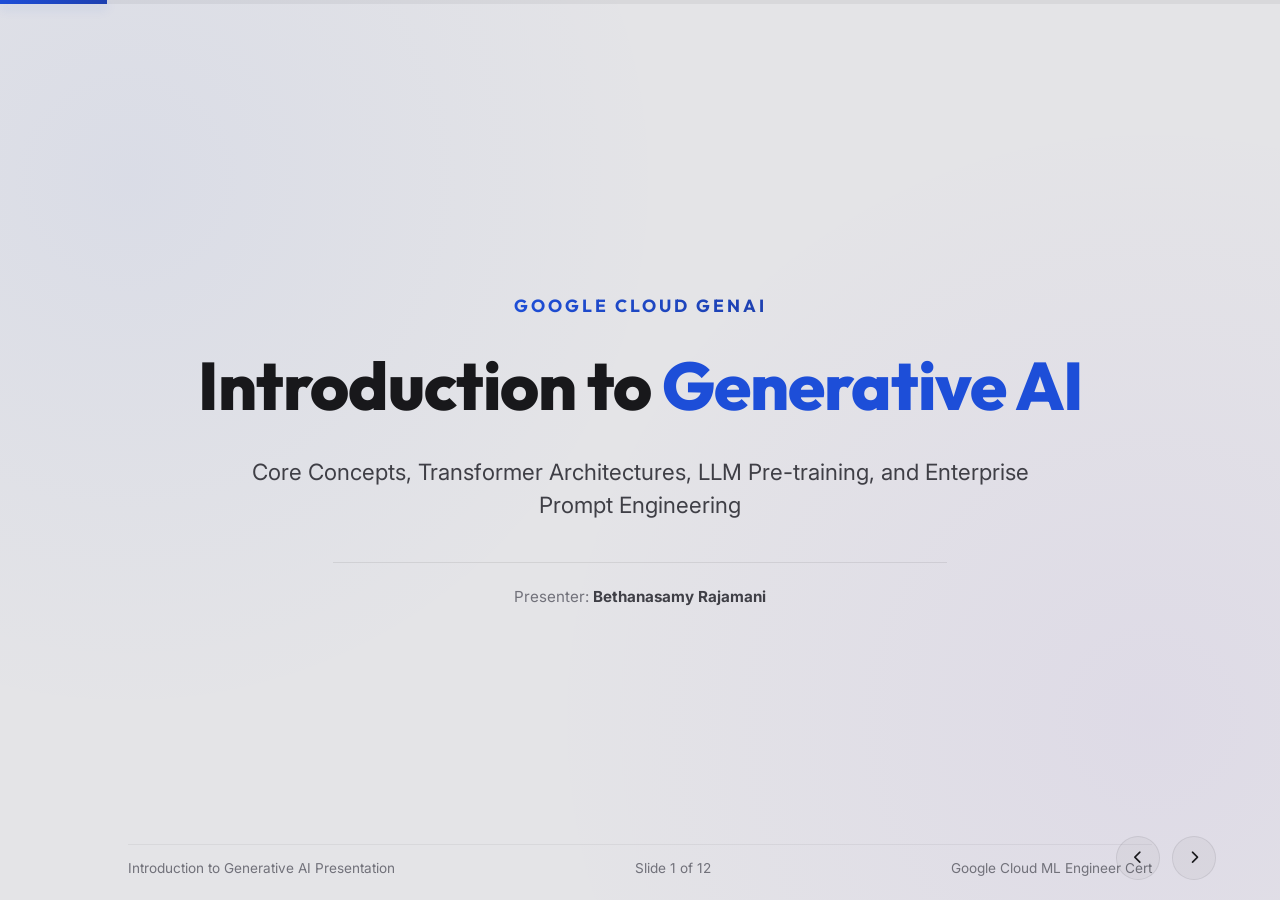
==== generative-ai-presentation/index.html @ d50e7667 "Add Introduction to Generative AI presentation and compiled PPTX slide deck" ====
<!DOCTYPE html>
<html lang="en">
<head>
    <meta charset="UTF-8">
    <meta name="viewport" content="width=device-width, initial-scale=1.0">
    <title>GCP MLOps: Introduction to Generative AI Presentation</title>
    <!-- CSS slide styles -->
    <link rel="stylesheet" href="style.css">
    <!-- FontAwesome Icons -->
    <link rel="stylesheet" href="https://cdnjs.cloudflare.com/ajax/libs/font-awesome/6.4.0/css/all.min.css">
</head>
<body>
    <div class="presentation-container">
        <!-- Progress Bar Indicator -->
        <div class="progress-bar-container">
            <div id="progress-bar-fill" class="progress-bar-fill"></div>
        </div>

        <!-- SLIDE 1: TITLE SLIDE -->
        <section class="slide title-slide active">
            <span class="slide-category">Google Cloud GenAI</span>
            <h1 class="slide-title">Introduction to <span>Generative AI</span></h1>
            <p class="slide-subtitle">Core Concepts, Transformer Architectures, LLM Pre-training, and Enterprise Prompt Engineering</p>
            <div class="title-footer">
                <span>Presenter: <strong>Bethanasamy Rajamani</strong></span>
            </div>
        </section>

        <!-- SLIDE 2: CORE CHALLENGES IN GENAI APPLICATIONS -->
        <section class="slide">
            <span class="slide-category">The Problem</span>
            <h2 class="slide-title">Core Challenges in GenAI Applications</h2>
            <div class="split-grid">
                <div class="slide-body">
                    <ul>
                        <li><strong>Hallucination Risks:</strong> Models generate fluent but factually incorrect statements due to statistical next-token optimization.</li>
                        <li><strong>Context Window Limits:</strong> Transformers can process only a limited number of tokens in memory, leading to retrieval failures on massive corpora.</li>
                        <li><strong>High Inference Costs:</strong> Auto-regressive decoding is memory-bound, demanding persistent high-tier GPU/TPU resources.</li>
                    </ul>
                    <div class="example-box">
                        <strong>Real-World Example (Hallucination & Costs)</strong>
                        A customer support chatbot attempts to quote insurance terms. Without grounding, it fabricates a refund policy (hallucination). At 10,000 queries per minute, standard API serving costs scale exponentially (high inference costs).
                    </div>
                </div>
                <div class="glass-card">
                    <div class="card-title">
                        <i class="fa-solid fa-triangle-exclamation"></i>
                        <span>Why Standard NLP Falls Short</span>
                    </div>
                    <p style="color: var(--text-secondary); font-size: 0.95rem; line-height: 1.6; margin-bottom: 15px;">
                        Traditional rule-based and classification NLP models (such as BERT or simple LSTM classifiers) are excellent for sentiment scoring or named entity extraction. However, they lack the semantic reasoning, zero-shot generalization, and synthesis capabilities required to build interactive reasoning agents.
                    </p>
                    <p style="color: var(--accent-blue); font-size: 0.85rem; font-weight: 500;">
                        Example: Writing custom classification rules for 50 different document layouts is inefficient compared to prompting a foundation model to extract structured JSON.
                    </p>
                </div>
            </div>
        </section>

        <!-- SLIDE 3: WHAT IS GENERATIVE AI? -->
        <section class="slide">
            <span class="slide-category">Architectural Overview</span>
            <h2 class="slide-title">What is Generative AI?</h2>
            <div class="split-grid">
                <div class="slide-body">
                    <p style="margin-bottom: 20px; font-weight: 500; color: var(--text-primary);">A category of artificial intelligence that creates new content, utilizing massive pre-trained transformer weights.</p>
                    <ul>
                        <li><strong>Centralized Foundation Models:</strong> Trained on internet-scale datasets, forming baseline reasoning capabilities.</li>
                        <li><strong>Multimodality:</strong> Natively processes and connects diverse modalities including text, images, video, and audio code.</li>
                        <li><strong>Transfer Learning:</strong> Repurposes general knowledge to specific downstream tasks via fine-tuning or in-context prompting.</li>
                    </ul>
                    <div class="example-box">
                        <strong>Operational Example</strong>
                        A business analyst inputs natural language questions. The model generates both the SQL query and an explanatory summary, translating unstructured language into structured system database queries.
                    </div>
                </div>
                <div class="glass-card">
                    <div class="card-title">
                        <i class="fa-solid fa-database"></i>
                        <span>Operational Benefits</span>
                    </div>
                    <div class="benefits-list" style="display: flex; flex-direction: column; gap: 16px; margin-top: 15px;">
                        <div class="benefit-item">
                            <div style="display: flex; align-items: center; gap: 8px; font-weight: 600; color: var(--text-primary); font-size: 0.95rem;">
                                <i class="fa-solid fa-bolt" style="color: var(--accent-blue);"></i>
                                <span>Zero-Shot Reasoning Capabilities</span>
                            </div>
                            <p style="font-size: 0.85rem; color: var(--text-secondary); line-height: 1.4; margin-left: 22px; margin-top: 4px;">
                                Solves new, unseen tasks simply by receiving descriptive prompts without requiring model gradient updates or parameter fine-tuning.
                            </p>
                        </div>
                        <div class="benefit-item">
                            <div style="display: flex; align-items: center; gap: 8px; font-weight: 600; color: var(--text-primary); font-size: 0.95rem;">
                                <i class="fa-solid fa-clone" style="color: var(--accent-green);"></i>
                                <span>API Scalability & Managed Access</span>
                            </div>
                            <p style="font-size: 0.85rem; color: var(--text-secondary); line-height: 1.4; margin-left: 22px; margin-top: 4px;">
                                Deploy models serverless via the Gemini API, eliminating custom hardware hosting, scaling, and load-balancer operations.
                            </p>
                        </div>
                        <div class="benefit-item">
                            <div style="display: flex; align-items: center; gap: 8px; font-weight: 600; color: var(--text-primary); font-size: 0.95rem;">
                                <i class="fa-solid fa-route" style="color: var(--accent-pink);"></i>
                                <span>Rapid Application Deployment Loops</span>
                            </div>
                            <p style="font-size: 0.85rem; color: var(--text-secondary); line-height: 1.4; margin-left: 22px; margin-top: 4px;">
                                Decouples model engineering from software features. Application logic adjusts by updating system prompts rather than retraining pipelines.
                            </p>
                        </div>
                    </div>
                </div>
            </div>
        </section>

        <!-- SLIDE 4: TRANSFORMER ARCHITECTURE HIERARCHY -->
        <section class="slide">
            <span class="slide-category">Model Architecture</span>
            <h2 class="slide-title">Transformer Architecture Hierarchy</h2>
            <div class="split-grid">
                <div class="slide-body">
                    <ul>
                        <li><strong>Self-Attention Layer:</strong> Calculates dynamic mathematical weights representing how tokens relate within a context window.</li>
                        <li><strong>Encoder-Decoder Blocks:</strong> Encodes input text into vector spaces, and decodes vectors to target sequences (ideal for translation).</li>
                        <li><strong>Decoder-Only Autoregressive:</strong> Generates next tokens sequentially based on past contexts (backbone of modern Gemini/LLMs).</li>
                    </ul>
                    <div class="example-box">
                        <strong>Architecture Mapping Example</strong>
                        Input Tokens = <code>["Generative", "AI", "is"]</code>. Self-attention maps that <code>"AI"</code> strongly relates to <code>"Generative"</code>, predicting the next probable token <code>"transformational"</code>.
                    </div>
                </div>
                <div class="glass-card">
                    <div class="card-title">
                        <i class="fa-solid fa-circle-nodes"></i>
                        <span>Key Design Pattern</span>
                    </div>
                    <p style="color: var(--text-secondary); font-size: 0.95rem; line-height: 1.6;">
                        Raw inputs are tokenized and mapped to continuous vector Embeddings. Positional Encodings are added to maintain sequence order. Multi-head attention blocks then capture relationships in parallel, outputting normalized token probabilities.
                    </p>
                </div>
            </div>
        </section>

        <!-- SLIDE 5: PRE-TRAINING & FINE-TUNING PIPELINES -->
        <section class="slide">
            <span class="slide-category">Ingestion Pipelines</span>
            <h2 class="slide-title">Pre-training & Fine-Tuning Pipelines</h2>
            <div class="split-grid">
                <div class="slide-body">
                    <ul>
                        <li><strong>Unsupervised Pre-training:</strong> Large-scale model training on raw text corpus to predict next words, building baseline semantics.</li>
                        <li><strong>Supervised Fine-Tuning (SFT):</strong> Trains the base model on high-quality instruction-response pairs to learn task compliance.</li>
                        <li><strong>RLHF Alignment:</strong> Integrates Reinforcement Learning from Human Feedback to align outputs with safety and preferences.</li>
                    </ul>
                    <div class="example-box">
                        <strong>Pipeline Example</strong>
                        Raw internet scrap builds a Base Model. Supervised training on 50,000 chat logs creates an SFT Model. Reward optimization aligned with human reviewers produces a final chat-ready LLM.
                    </div>
                </div>
                <div class="diagram-box">
                    <span style="font-size: 0.8rem; font-weight: 600; color: var(--text-secondary); margin-bottom: 8px;">Active Model Training & Alignment Flow</span>
                    <svg class="diagram-svg" viewBox="0 0 400 220">
                        <!-- Connection Paths -->
                        <path id="path-raw-base" class="flow-path active-pink" d="M 60,110 L 150,110" />
                        <path id="path-base-sft" class="flow-path active-green" d="M 150,110 L 240,110" />
                        <path id="path-sft-rlhf" class="flow-path active-blue" d="M 240,110 L 330,110" />
                        
                        <!-- Flow dots -->
                        <circle r="4" fill="var(--accent-pink)">
                            <animateMotion dur="3s" repeatCount="indefinite" path="M 60,110 L 150,110" begin="0s" />
                        </circle>
                        <circle r="4" fill="var(--accent-green)">
                            <animateMotion dur="3s" repeatCount="indefinite" path="M 150,110 L 240,110" begin="1s" />
                        </circle>
                        <circle r="4" fill="var(--accent-blue)">
                            <animateMotion dur="3s" repeatCount="indefinite" path="M 240,110 L 330,110" begin="2s" />
                        </circle>

                        <!-- Node: Raw Text -->
                        <g transform="translate(10, 85)">
                            <rect x="0" y="0" width="50" height="50" rx="8" class="node-circle" />
                            <text x="25" y="22" fill="var(--text-primary)" font-size="8" text-anchor="middle" font-weight="600">Raw Text</text>
                            <text x="25" y="34" fill="var(--text-muted)" font-size="7" text-anchor="middle">(Unlabeled)</text>
                        </g>
                        
                        <!-- Node: Base Model -->
                        <g transform="translate(125, 85)">
                            <rect x="0" y="0" width="50" height="50" rx="8" class="node-circle" />
                            <text x="25" y="22" fill="var(--text-primary)" font-size="8" text-anchor="middle" font-weight="600">Base Model</text>
                            <text x="25" y="34" fill="var(--accent-pink)" font-size="7" text-anchor="middle" font-weight="500">(Weights)</text>
                        </g>
                        
                        <!-- Node: SFT Model -->
                        <g transform="translate(215, 85)">
                            <rect x="0" y="0" width="55" height="50" rx="8" class="node-circle" />
                            <text x="27.5" y="22" fill="var(--text-primary)" font-size="8" text-anchor="middle" font-weight="600">SFT Model</text>
                            <text x="27.5" y="34" fill="var(--accent-green)" font-size="7" text-anchor="middle" font-weight="500">(Tuned)</text>
                        </g>
                        
                        <!-- Node: RLHF Model -->
                        <g transform="translate(310, 85)">
                            <rect x="0" y="0" width="60" height="50" rx="8" class="node-circle pulse" />
                            <text x="30" y="22" fill="var(--text-primary)" font-size="8" text-anchor="middle" font-weight="600">RLHF Model</text>
                            <text x="30" y="34" fill="var(--accent-blue)" font-size="7" text-anchor="middle" font-weight="500">(Aligned)</text>
                        </g>
                    </svg>
                </div>
            </div>
        </section>

        <!-- SLIDE 6: LLM INFERENCE MECHANICS -->
        <section class="slide">
            <span class="slide-category">Serving (Low Latency)</span>
            <h2 class="slide-title">LLM Inference Mechanics</h2>
            <div class="split-grid">
                <div class="slide-body">
                    <ul>
                        <li><strong>Tokenization & Embeddings:</strong> Input text is broken down into unique numerical token IDs, mapped to semantic vector spaces.</li>
                        <li><strong>KV Caching:</strong> Stores key-value attention representations of past tokens, skipping redundant matrix calculations during generation loops.</li>
                        <li><strong>Decoding Parameters:</strong> Parameters like Temperature and Top-K/Top-P shape output selection, controlling creativity vs consistency.</li>
                    </ul>
                    <div class="example-box">
                        <strong>gRPC serving Example</strong>
                        An API endpoint receives a prompt. It tokenizes inputs, processes them through transformer layers in 24ms (Time-To-First-Token), and streams generated tokens sequentially over HTTP/2.
                    </div>
                </div>
                <div class="diagram-box">
                    <span style="font-size: 0.8rem; font-weight: 600; color: var(--text-secondary); margin-bottom: 8px;">Online Token generation & KV Loop</span>
                    <svg class="diagram-svg" viewBox="0 0 400 220">
                        <!-- Request Path -->
                        <path class="flow-path active-green" d="M 70,95 L 230,95" />
                        <!-- Response Path -->
                        <path class="flow-path active-blue" d="M 230,125 L 70,125" style="stroke: var(--accent-blue); stroke-dasharray: 6,6; animation: strokeSlide 1s linear infinite;" />

                        <!-- Request Dot -->
                        <circle r="5" fill="var(--accent-green)">
                            <animateMotion dur="2.5s" repeatCount="indefinite" path="M 70,95 L 230,95" begin="0s" />
                        </circle>
                        <!-- Response Dot -->
                        <circle r="5" fill="var(--accent-blue)">
                            <animateMotion dur="2.5s" repeatCount="indefinite" path="M 230,125 L 70,125" begin="1.2s" />
                        </circle>

                        <!-- Node: Client model -->
                        <g transform="translate(10, 90)">
                            <circle cx="20" cy="20" r="25" class="node-circle" />
                            <text x="20" y="23" fill="var(--text-primary)" font-size="8" text-anchor="middle" font-weight="600">Model API</text>
                        </g>

                        <!-- Node: LLM Service -->
                        <g transform="translate(250, 90)">
                            <circle cx="20" cy="20" r="25" class="node-circle pulse-green" />
                            <text x="20" y="23" fill="var(--text-primary)" font-size="8" text-anchor="middle" font-weight="600">LLM Core</text>
                        </g>

                        <!-- Latency stopwatch counter -->
                        <g transform="translate(125, 65)">
                            <rect x="0" y="0" width="70" height="20" rx="4" fill="rgba(0,0,0,0.6)" stroke="var(--border-color)" />
                            <text x="35" y="14" class="latency-text-field" text-anchor="middle">
                                <tspan class="latency-timer-tick">24ms</tspan>
                            </text>
                        </g>
                    </svg>
                </div>
            </div>
        </section>

        <!-- SLIDE 7: RETRIEVAL-AUGMENTED GENERATION (RAG) & VECTOR SEARCH -->
        <section class="slide">
            <span class="slide-category">Serving (Analytical)</span>
            <h2 class="slide-title">Retrieval-Augmented Generation (RAG)</h2>
            <div class="split-grid">
                <div class="slide-body">
                    <ul>
                        <li><strong>Document Chunking:</strong> Divides large enterprise manuals into overlapping semantic text snippets for indexing.</li>
                        <li><strong>Vector Embeddings:</strong> Encodes document chunks into dense coordinate vectors using text embedding models.</li>
                        <li><strong>Semantic Join:</strong> Searches vector spaces using cosine similarity to find document context segments matching user queries.</li>
                    </ul>
                    <div class="example-box">
                        <strong>Semantic Search Example</strong>
                        A user asks: "What is our Q3 cloud budget?" The system searches Vector Search, retrieves a table chunk from <code>q3_financials.pdf</code>, and injects it to ground the LLM's response.
                    </div>
                </div>
                <div class="diagram-box">
                    <span style="font-size: 0.8rem; font-weight: 600; color: var(--text-secondary); margin-bottom: 8px;">Query Vector Sweep & Semantic Match</span>
                    <svg class="diagram-svg" viewBox="0 0 400 220">
                        <!-- Horizontal Timeline Axis representing Embeddings Space -->
                        <line x1="40" y1="130" x2="360" y2="130" stroke="var(--text-muted)" stroke-width="3" stroke-linecap="round" style="opacity: 0.3;" />
                        
                        <!-- Timeline Markers (Semantic documents) -->
                        <circle class="marker-dot marker-dot-1" cx="100" cy="130" r="6" />
                        <text x="100" y="115" fill="var(--text-secondary)" font-size="7" text-anchor="middle">Doc Chunk A</text>
                        
                        <circle class="marker-dot marker-dot-2" cx="180" cy="130" r="6" />
                        <text x="180" y="115" fill="var(--text-secondary)" font-size="7" text-anchor="middle">Doc Chunk B</text>
                        
                        <circle class="marker-dot marker-dot-3" cx="260" cy="130" r="6" />
                        <text x="260" y="115" fill="var(--text-secondary)" font-size="7" text-anchor="middle">Doc Chunk C</text>

                        <!-- Vertical Sliding Timeline Line (Query vector sweeping space) -->
                        <line class="timeline-slider-line" x1="40" y1="50" x2="40" y2="170" />
                        <text x="150" y="195" fill="var(--accent-blue)" font-size="9" text-anchor="middle" font-weight="600">Query Vector Sweep (Cosine Lookup)</text>
                        
                        <!-- Leakage warning alert text -->
                        <text x="260" y="150" class="leakage-warning-banner">[Semantic Context Injected]</text>
                    </svg>
                </div>
            </div>
        </section>

        <!-- SLIDE 8: GENERATIVE AI SDK (PYTHON) -->
        <section class="slide">
            <span class="slide-category">Developer Guide</span>
            <h2 class="slide-title">Vertex AI Gemini API SDK (Python)</h2>
            <div class="slide-body">
                <p style="margin-bottom: 10px;">Interacting with Gemini models programmatically using the official google-genai library:</p>
                <div class="code-wrapper">
                    <div class="code-header">
                        <span>Python GenAI Client SDK</span>
                    </div>
                    <pre class="code-content"><span class="code-keyword">from</span> google <span class="code-keyword">import</span> genai
<span class="code-keyword">from</span> google.genai <span class="code-keyword">import</span> types

client = genai.Client()

<span class="code-comment"># Generate grounded text using Gemini 1.5 Flash</span>
response = client.models.generate_content(
    model=<span class="code-string">"gemini-1.5-flash"</span>,
    contents=<span class="code-string">"What is the self-attention mechanism in Transformers?"</span>,
    config=types.GenerateContentConfig(
        temperature=<span class="code-parameter">0.2</span>,
        system_instruction=<span class="code-string">"You are an expert GCP ML Certification Instructor."</span>
    )
)
<span class="code-function">print</span>(response.text)</pre>
                </div>
                <div class="example-box">
                    <strong>Endpoint Integration Example</strong>
                    This code is used inside web services to call Gemini. Configuring low temperature (0.2) and clear system instructions guarantees focused, fact-grounded responses for API callers.
                </div>
            </div>
        </section>

        <!-- SLIDE 9: GOOGLE CLOUD CLI REFERENCE -->
        <section class="slide">
            <span class="slide-category">Operations Guide</span>
            <h2 class="slide-title">Google Cloud CLI & Curl Reference</h2>
            <div class="slide-body">
                <p style="margin-bottom: 10px;">Interacting with Vertex AI model endpoints directly via command line and curl:</p>
                <div class="code-wrapper">
                    <div class="code-header">
                        <span>gcloud & curl raw calls</span>
                    </div>
                    <pre class="code-content"><span class="code-comment"># Call Gemini API via curl using gcloud authorization tokens</span>
curl -X POST \
  -H <span class="code-string">"Authorization: Bearer $(gcloud auth print-access-token)"</span> \
  -H <span class="code-string">"Content-Type: application/json"</span> \
  https://us-central1-aiplatform.googleapis.com/v1/projects/${PROJECT_ID}/locations/us-central1/publishers/google/models/gemini-1.5-flash:generateContent \
  -d '{
    <span class="code-string">"contents"</span>: { <span class="code-string">"parts"</span>: { <span class="code-string">"text"</span>: <span class="code-string">"Explain transfer learning."</span> } },
    <span class="code-string">"generationConfig"</span>: { <span class="code-string">"temperature"</span>: <span class="code-parameter">0.4</span> }
  }'</pre>
                </div>
                <div class="example-box">
                    <strong>DevOps Verification Example</strong>
                    Sysadmins run these CLI checks inside deployment test files to verify that Google Cloud credentials and API routing policies are properly aligned before launching apps.
                </div>
            </div>
        </section>

        <!-- SLIDE 10: INTEGRATION WITH MODEL MONITORING -->
        <section class="slide">
            <span class="slide-category">MLOps Monitoring</span>
            <h2 class="slide-title">LLM Safety & Monitoring Integration</h2>
            <div class="split-grid">
                <div class="slide-body">
                    <ul>
                        <li><strong>Content Moderation Filters:</strong> Built-in safety hooks that evaluate model queries and responses for harassment, hate speech, and explicit blocks.</li>
                        <li><strong>Semantic Drift Checks:</strong> Monitoring client prompt query patterns over time to capture task drift or adversarial injection patterns.</li>
                        <li><strong>Guardrails Integration:</strong> Wrapping model routes with external middleware to filter toxic language prior to client presentation.</li>
                    </ul>
                    <div class="example-box">
                        <strong>Safety Blocks Example</strong>
                        An input prompt contains toxic patterns. The Vertex AI safety layer intercepts the request, blocks execution, and returns a structured response indicating a blocked classification.
                    </div>
                </div>
                <div class="glass-card">
                    <div class="card-title">
                        <i class="fa-solid fa-chart-line"></i>
                        <span>MLOps Operations Loop</span>
                    </div>
                    <p style="color: var(--text-secondary); font-size: 0.95rem; line-height: 1.6;">
                        Deploying models in production requires active validation loops. Integrating safety checks in the prediction pipeline prevents reputation risks, toxic outputs, and jailbreak exploits.
                    </p>
                </div>
            </div>
        </section>

        <!-- SLIDE 11: IAM & SECURITY GOVERNANCE -->
        <section class="slide">
            <span class="slide-category">Security & Governance</span>
            <h2 class="slide-title">IAM Permissions & Security Governance</h2>
            <div class="split-grid">
                <div class="slide-body">
                    <ul>
                        <li><strong>roles/aiplatform.user:</strong> Allows invoking foundation models, running predictions, and running prompt lookups.</li>
                        <li><strong>roles/aiplatform.admin:</strong> Allows full access to import datasets, deploy custom endpoints, and delete models.</li>
                        <li><strong>VPC Service Controls:</strong> Wraps Gemini calls in virtual security networks, blocking data extraction to external networks.</li>
                    </ul>
                    <div class="example-box">
                        <strong>Deployment Example</strong>
                        The frontend service account is granted the <code>aiplatform.user</code> role, enabling it to call Gemini predictions while blocking structural configuration edits.
                    </div>
                </div>
                <div class="glass-card">
                    <div class="card-title">
                        <i class="fa-solid fa-shield-halved"></i>
                        <span>Security Rule</span>
                    </div>
                    <p style="color: var(--text-secondary); font-size: 0.95rem; line-height: 1.6;">
                        Service accounts attached to web servers must be restricted to <code>roles/aiplatform.user</code> to adhere to the principle of least privilege, preventing model registry access.
                    </p>
                </div>
            </div>
        </section>

        <!-- SLIDE 12: ARCHITECT'S SUMMARY -->
        <section class="slide">
            <span class="slide-category">Takeaways</span>
            <h2 class="slide-title">Architect's Checklist</h2>
            <div class="split-grid">
                <div class="slide-body">
                    <ul>
                        <li><strong>Zero-Shot/Few-Shot:</strong> First attempt prompting configurations before investing in custom parameter tuning.</li>
                        <li><strong>Retrieval-Augmented Gen:</strong> Ground models using Vector Search to mitigate hallucinations and present fresh datasets.</li>
                        <li><strong>Cost/Latency:</strong> Select Gemini Flash for quick, budget serving. Reserve Pro for complex reasoning.</li>
                        <li><strong>Governance:</strong> Enforce IAM role boundaries and safety filter limits at the endpoint level.</li>
                    </ul>
                    <div class="example-box">
                        <strong>Architect's Advice</strong>
                        On the exam, if a scenario asks to connect private enterprise PDF documents with LLM outputs without model retraining, the answer is always **RAG with Vector Search**.
                    </div>
                </div>
                <div class="glass-card" style="border-color: rgba(56, 239, 125, 0.3);">
                    <div class="card-title" style="color: var(--accent-green);">
                        <i class="fa-solid fa-circle-check"></i>
                        <span>Exam Tip</span>
                    </div>
                    <p style="color: var(--text-secondary); font-size: 0.95rem; line-height: 1.6;">
                        If the exam asks to adapt a model to proprietary, frequently changing documentation under tight budgets, **Retrieval-Augmented Generation (RAG)** is the correct choice over custom fine-tuning.
                    </p>
                </div>
            </div>
        </section>

        <!-- Presentation Navigation overlay controls -->
        <div class="controls-overlay">
            <button id="prev-btn" class="control-btn" title="Previous Slide (Left Arrow)"><i class="fa-solid fa-chevron-left"></i></button>
            <button id="next-btn" class="control-btn" title="Next Slide (Right Arrow)"><i class="fa-solid fa-chevron-right"></i></button>
        </div>

        <!-- Footer Page counter -->
        <footer class="presentation-footer">
            <span>Introduction to Generative AI Presentation</span>
            <span id="page-num" class="slide-counter">Slide 1 of 12</span>
            <span>Google Cloud ML Engineer Cert</span>
        </footer>
    </div>

    <!-- Script navigations -->
    <script src="app.js"></script>
</body>
</html>
---- generative-ai-presentation/style.css ----
@import url('https://fonts.googleapis.com/css2?family=Inter:wght@300;400;500;600;700&family=Outfit:wght@400;500;600;700;800&family=Fira+Code:wght@400;500&display=swap');

:root {
    --bg-dark: #e4e4e7;
    --bg-card: rgba(255, 255, 255, 0.85);
    --border-color: rgba(0, 0, 0, 0.08);
    --text-primary: #18181b;
    --text-secondary: #3f3f46;
    --text-muted: #71717a;
    
    --primary-gradient: linear-gradient(135deg, #1d4ed8 0%, #1e40af 100%);
    --secondary-gradient: linear-gradient(135deg, #6d28d9 0%, #5b21b6 100%);
    --glow-blue: 0 4px 12px rgba(29, 78, 216, 0.15);
    
    --accent-blue: #1d4ed8;
    --accent-green: #047857;
    --accent-pink: #be185d;
    
    --transition-smooth: all 0.3s cubic-bezier(0.4, 0, 0.2, 1);
}

* {
    margin: 0;
    padding: 0;
    box-sizing: border-box;
}

body {
    background-color: var(--bg-dark);
    color: var(--text-primary);
    font-family: 'Inter', sans-serif;
    overflow: hidden;
    height: 100vh;
    width: 100vw;
    background-image: 
        radial-gradient(circle at 10% 20%, rgba(29, 78, 216, 0.05) 0%, transparent 40%),
        radial-gradient(circle at 90% 80%, rgba(109, 40, 217, 0.05) 0%, transparent 45%);
}

/* Presentation Container */
.presentation-container {
    position: relative;
    width: 100vw;
    height: 100vh;
    overflow: hidden;
    display: flex;
    align-items: center;
    justify-content: center;
}

/* Slide Deck */
.slide {
    position: absolute;
    width: 100%;
    height: 100%;
    padding: 6% 10%;
    display: flex;
    flex-direction: column;
    justify-content: center;
    opacity: 0;
    pointer-events: none;
    transform: translateX(100px);
    transition: transform 0.6s cubic-bezier(0.4, 0, 0.2, 1), opacity 0.6s cubic-bezier(0.4, 0, 0.2, 1);
}

.slide.active {
    opacity: 1;
    pointer-events: auto;
    transform: translateX(0);
    z-index: 2;
}

.slide.prev-slide {
    opacity: 0;
    transform: translateX(-100px);
}

/* Slide Elements */
.slide-category {
    font-family: 'Outfit', sans-serif;
    font-size: 1.1rem;
    font-weight: 700;
    text-transform: uppercase;
    letter-spacing: 3px;
    background: var(--primary-gradient);
    -webkit-background-clip: text;
    -webkit-text-fill-color: transparent;
    margin-bottom: 10px;
    display: inline-block;
}

.slide-title {
    font-family: 'Outfit', sans-serif;
    font-size: 3.2rem;
    font-weight: 800;
    letter-spacing: -1px;
    line-height: 1.15;
    margin-bottom: 24px;
    color: var(--text-primary);
}

.slide-title span {
    color: var(--accent-blue);
}

.slide-body {
    font-size: 1.15rem;
    line-height: 1.6;
    color: var(--text-secondary);
    max-width: 950px;
}

/* Bullet list overrides */
.slide-body ul {
    list-style: none;
    display: flex;
    flex-direction: column;
    gap: 12px;
    margin-top: 10px;
}

.slide-body li {
    position: relative;
    padding-left: 28px;
}

.slide-body li::before {
    content: '→';
    position: absolute;
    left: 0;
    color: var(--accent-blue);
    font-weight: 800;
}

.slide-body strong {
    color: var(--text-primary);
}

/* Example Box Style */
.example-box {
    background: rgba(255, 255, 255, 0.4);
    border-left: 3px solid var(--accent-blue);
    border-radius: 0 8px 8px 0;
    padding: 16px 20px;
    margin-top: 24px;
    font-size: 0.95rem;
    line-height: 1.6;
    color: var(--text-secondary);
    border-top: 1px solid var(--border-color);
    border-right: 1px solid var(--border-color);
    border-bottom: 1px solid var(--border-color);
}

.example-box strong {
    color: var(--accent-blue);
    font-family: 'Outfit', sans-serif;
    text-transform: uppercase;
    letter-spacing: 1.5px;
    font-size: 0.85rem;
    display: block;
    margin-bottom: 6px;
}

/* Title Slide Specifics */
.title-slide {
    align-items: center;
    text-align: center;
    justify-content: center;
}

.title-slide .slide-title {
    font-size: 4.2rem;
    max-width: 1100px;
    margin: 20px auto 30px;
}

.title-slide .slide-subtitle {
    font-size: 1.4rem;
    color: var(--text-secondary);
    max-width: 800px;
    margin-bottom: 40px;
    line-height: 1.5;
}

.title-footer {
    display: flex;
    gap: 40px;
    justify-content: center;
    font-size: 0.95rem;
    color: var(--text-muted);
    border-top: 1px solid var(--border-color);
    padding-top: 24px;
    width: 60%;
}

.title-footer span strong {
    color: var(--text-secondary);
}

/* Split content grid */
.split-grid {
    display: grid;
    grid-template-columns: 1.15fr 0.85fr;
    gap: 40px;
    align-items: center;
    width: 100%;
}

/* Glass Card */
.glass-card {
    background: var(--bg-card);
    border: 1px solid var(--border-color);
    border-radius: 16px;
    padding: 24px;
    box-shadow: 0 8px 32px rgba(0, 0, 0, 0.05);
    backdrop-filter: blur(10px);
}

.card-title {
    font-family: 'Outfit', sans-serif;
    font-size: 1.3rem;
    font-weight: 600;
    margin-bottom: 12px;
    color: var(--text-primary);
    display: flex;
    align-items: center;
    gap: 12px;
}

.card-title i {
    color: var(--accent-blue);
}

/* Code Highlights */
.code-wrapper {
    background: #f4f4f5;
    border-radius: 12px;
    border: 1px solid var(--border-color);
    overflow: hidden;
    margin-top: 10px;
    box-shadow: 0 4px 20px rgba(0, 0, 0, 0.03);
    width: 100%;
}

.code-header {
    background: rgba(0, 0, 0, 0.03);
    padding: 10px 16px;
    display: flex;
    justify-content: space-between;
    align-items: center;
    font-size: 0.75rem;
    color: var(--text-muted);
    border-bottom: 1px solid var(--border-color);
}

.code-content {
    padding: 20px;
    font-family: 'Fira Code', monospace;
    font-size: 0.85rem;
    overflow-x: auto;
    line-height: 1.5;
    color: #18181b;
}

.code-keyword { color: #be185d; }
.code-string { color: #047857; }
.code-comment { color: #71717a; font-style: italic; }
.code-function { color: #1d4ed8; }
.code-parameter { color: #18181b; }

/* Ingestion Diagram styles */
.diagram-box {
    display: flex;
    flex-direction: column;
    gap: 16px;
    align-items: center;
    justify-content: center;
    background: rgba(255, 255, 255, 0.6);
    border-radius: 16px;
    border: 1px solid var(--border-color);
    padding: 20px;
}

.diagram-svg {
    width: 100%;
    max-width: 460px;
    height: 230px;
}

/* --- SVG ANIMATIONS CSS --- */

/* Node pulse */
.node-circle {
    fill: #ffffff;
    stroke: var(--accent-blue);
    stroke-width: 2;
    transition: var(--transition-smooth);
}

.node-circle.pulse {
    animation: nodePulseGlow 2s infinite alternate;
}

.node-circle.pulse-green {
    stroke: var(--accent-green);
    animation: nodePulseGlowGreen 2s infinite alternate;
}

.flow-path {
    fill: none;
    stroke: rgba(0, 0, 0, 0.08);
    stroke-width: 2;
    stroke-linecap: round;
}

.flow-path.active {
    stroke: var(--accent-blue);
    stroke-dasharray: 6, 6;
    animation: strokeSlide 1s linear infinite;
}

.flow-path.active-green {
    stroke: var(--accent-green);
    stroke-dasharray: 6, 6;
    animation: strokeSlide 1s linear infinite;
}

.flow-path.active-pink {
    stroke: var(--accent-pink);
    stroke-dasharray: 6, 6;
    animation: strokeSlide 1s linear infinite;
}

/* Keyframes */
@keyframes strokeSlide {
    to {
        stroke-dashoffset: -20;
    }
}

@keyframes nodePulseGlow {
    from {
        filter: drop-shadow(0 0 2px rgba(29, 78, 216, 0.2));
    }
    to {
        filter: drop-shadow(0 0 10px rgba(29, 78, 216, 0.5));
    }
}

@keyframes nodePulseGlowGreen {
    from {
        filter: drop-shadow(0 0 2px rgba(4, 120, 87, 0.2));
    }
    to {
        filter: drop-shadow(0 0 10px rgba(4, 120, 87, 0.5));
    }
}

/* Serving Fetch Animation specifics */
.latency-text-field {
    font-family: 'Fira Code', monospace;
    font-size: 13px;
    fill: var(--accent-green);
    font-weight: 700;
}

.latency-timer-tick {
    animation: latencyCount 3s steps(3) infinite;
}

@keyframes latencyCount {
    0%, 100% { opacity: 0; }
    15% { opacity: 1; }
    50% { opacity: 1; }
    85% { opacity: 0; }
}

/* Point-In-Time Timeline Animation */
.timeline-slider-line {
    stroke: var(--accent-blue);
    stroke-width: 2;
    stroke-linecap: round;
    filter: drop-shadow(0 0 4px rgba(29, 78, 216, 0.4));
    animation: sweepTimeline 6s cubic-bezier(0.4, 0, 0.2, 1) infinite;
}

@keyframes sweepTimeline {
    0%, 100% { transform: translateX(0px); }
    50% { transform: translateX(240px); }
}

/* Timeline marker lights */
.marker-dot {
    transition: var(--transition-smooth);
    animation: checkLeakage 6s infinite;
}

/* Dot 1 at X=100 */
.marker-dot-1 {
    animation-name: leakageDot1;
}
/* Dot 2 at X=180 */
.marker-dot-2 {
    animation-name: leakageDot2;
}
/* Dot 3 (Future) at X=260 */
.marker-dot-3 {
    animation-name: leakageDot3;
}

@keyframes leakageDot1 {
    0%, 100% { fill: var(--accent-green); stroke: var(--accent-green); filter: drop-shadow(0 0 4px rgba(4, 120, 87, 0.4)); }
    10% { fill: var(--accent-green); }
    50% { fill: var(--accent-green); }
    90% { fill: var(--accent-green); }
}

@keyframes leakageDot2 {
    0%, 100% { fill: var(--text-muted); stroke: var(--text-muted); filter: none; }
    28% { fill: var(--text-muted); filter: none; }
    32% { fill: var(--accent-green); stroke: var(--accent-green); filter: drop-shadow(0 0 4px rgba(4, 120, 87, 0.4)); }
    50% { fill: var(--accent-green); }
    68% { fill: var(--accent-green); }
    72% { fill: var(--text-muted); filter: none; }
}

@keyframes leakageDot3 {
    0%, 100% { fill: var(--text-muted); stroke: var(--text-muted); filter: none; }
    44% { fill: var(--text-muted); filter: none; }
    48% { fill: var(--accent-green); stroke: var(--accent-green); filter: drop-shadow(0 0 4px rgba(4, 120, 87, 0.4)); }
    50% { fill: var(--accent-green); }
    52% { fill: var(--accent-green); }
    56% { fill: var(--text-muted); filter: none; }
}

/* Leakage Warning box */
.leakage-warning-banner {
    font-family: 'Outfit', sans-serif;
    font-size: 8px;
    font-weight: 700;
    text-anchor: middle;
    animation: warningText 6s infinite;
}

@keyframes warningText {
    0%, 28%, 72%, 100% { fill: var(--text-muted); opacity: 0.3; }
    30%, 70% { fill: var(--accent-pink); opacity: 1; }
}

/* --- Slide progression bars --- */
.progress-bar-container {
    position: absolute;
    top: 0;
    left: 0;
    width: 100%;
    height: 4px;
    background: rgba(0, 0, 0, 0.05);
    z-index: 10;
}

.progress-bar-fill {
    height: 100%;
    width: 0%;
    background: var(--primary-gradient);
    box-shadow: var(--glow-blue);
    transition: width 0.3s ease-out;
}

/* Footer elements */
.presentation-footer {
    position: absolute;
    bottom: 24px;
    left: 10%;
    right: 10%;
    display: flex;
    justify-content: space-between;
    align-items: center;
    font-size: 0.85rem;
    color: var(--text-muted);
    z-index: 10;
    pointer-events: none;
    border-top: 1px solid rgba(0, 0, 0, 0.05);
    padding-top: 15px;
}

/* Controls overlay */
.controls-overlay {
    position: absolute;
    bottom: 20px;
    right: 5%;
    display: flex;
    gap: 12px;
    z-index: 20;
}

.control-btn {
    background: rgba(0, 0, 0, 0.03);
    border: 1px solid var(--border-color);
    color: var(--text-primary);
    width: 44px;
    height: 44px;
    border-radius: 50%;
    display: flex;
    align-items: center;
    justify-content: center;
    cursor: pointer;
    transition: var(--transition-smooth);
}

.control-btn:hover {
    background: rgba(0, 0, 0, 0.08);
    border-color: rgba(0, 0, 0, 0.15);
    transform: scale(1.05);
}

.control-btn:focus {
    outline: none;
}
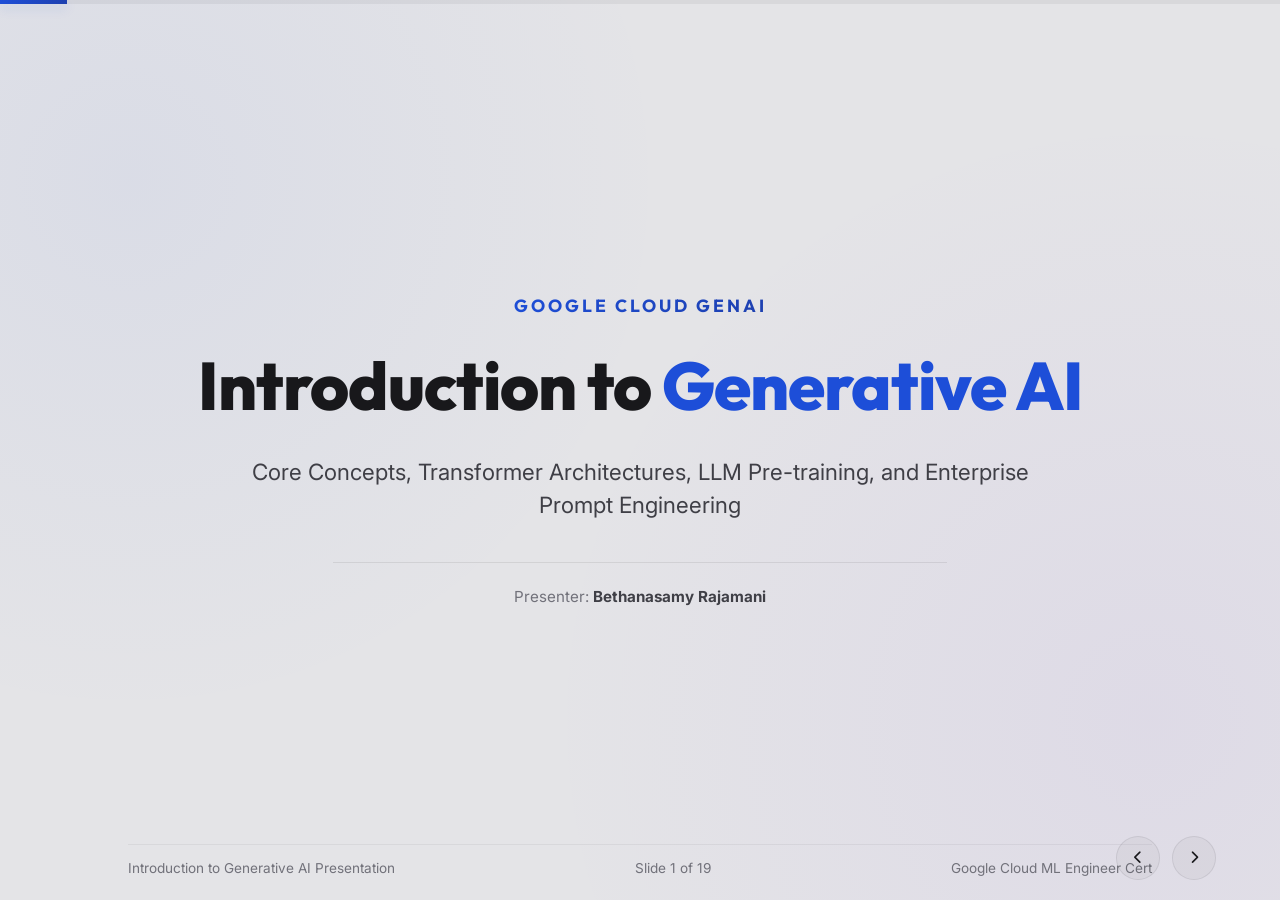
==== commit 89a719b7: "Remove slides 8, 9, 11 from Generative AI deck, re-index safety/checklist, append 10 Q&A scenario sl" ====
--- a/generative-ai-presentation/index.html
+++ b/generative-ai-presentation/index.html
@@ -307,67 +307,7 @@
             </div>
         </section>
 
-        <!-- SLIDE 8: GENERATIVE AI SDK (PYTHON) -->
-        <section class="slide">
-            <span class="slide-category">Developer Guide</span>
-            <h2 class="slide-title">Vertex AI Gemini API SDK (Python)</h2>
-            <div class="slide-body">
-                <p style="margin-bottom: 10px;">Interacting with Gemini models programmatically using the official google-genai library:</p>
-                <div class="code-wrapper">
-                    <div class="code-header">
-                        <span>Python GenAI Client SDK</span>
-                    </div>
-                    <pre class="code-content"><span class="code-keyword">from</span> google <span class="code-keyword">import</span> genai
-<span class="code-keyword">from</span> google.genai <span class="code-keyword">import</span> types
-
-client = genai.Client()
-
-<span class="code-comment"># Generate grounded text using Gemini 1.5 Flash</span>
-response = client.models.generate_content(
-    model=<span class="code-string">"gemini-1.5-flash"</span>,
-    contents=<span class="code-string">"What is the self-attention mechanism in Transformers?"</span>,
-    config=types.GenerateContentConfig(
-        temperature=<span class="code-parameter">0.2</span>,
-        system_instruction=<span class="code-string">"You are an expert GCP ML Certification Instructor."</span>
-    )
-)
-<span class="code-function">print</span>(response.text)</pre>
-                </div>
-                <div class="example-box">
-                    <strong>Endpoint Integration Example</strong>
-                    This code is used inside web services to call Gemini. Configuring low temperature (0.2) and clear system instructions guarantees focused, fact-grounded responses for API callers.
-                </div>
-            </div>
-        </section>
-
-        <!-- SLIDE 9: GOOGLE CLOUD CLI REFERENCE -->
-        <section class="slide">
-            <span class="slide-category">Operations Guide</span>
-            <h2 class="slide-title">Google Cloud CLI & Curl Reference</h2>
-            <div class="slide-body">
-                <p style="margin-bottom: 10px;">Interacting with Vertex AI model endpoints directly via command line and curl:</p>
-                <div class="code-wrapper">
-                    <div class="code-header">
-                        <span>gcloud & curl raw calls</span>
-                    </div>
-                    <pre class="code-content"><span class="code-comment"># Call Gemini API via curl using gcloud authorization tokens</span>
-curl -X POST \
-  -H <span class="code-string">"Authorization: Bearer $(gcloud auth print-access-token)"</span> \
-  -H <span class="code-string">"Content-Type: application/json"</span> \
-  https://us-central1-aiplatform.googleapis.com/v1/projects/${PROJECT_ID}/locations/us-central1/publishers/google/models/gemini-1.5-flash:generateContent \
-  -d '{
-    <span class="code-string">"contents"</span>: { <span class="code-string">"parts"</span>: { <span class="code-string">"text"</span>: <span class="code-string">"Explain transfer learning."</span> } },
-    <span class="code-string">"generationConfig"</span>: { <span class="code-string">"temperature"</span>: <span class="code-parameter">0.4</span> }
-  }'</pre>
-                </div>
-                <div class="example-box">
-                    <strong>DevOps Verification Example</strong>
-                    Sysadmins run these CLI checks inside deployment test files to verify that Google Cloud credentials and API routing policies are properly aligned before launching apps.
-                </div>
-            </div>
-        </section>
-
-        <!-- SLIDE 10: INTEGRATION WITH MODEL MONITORING -->
+        <!-- SLIDE 8: LLM SAFETY & MONITORING INTEGRATION -->
         <section class="slide">
             <span class="slide-category">MLOps Monitoring</span>
             <h2 class="slide-title">LLM Safety & Monitoring Integration</h2>
@@ -395,35 +335,7 @@
             </div>
         </section>
 
-        <!-- SLIDE 11: IAM & SECURITY GOVERNANCE -->
-        <section class="slide">
-            <span class="slide-category">Security & Governance</span>
-            <h2 class="slide-title">IAM Permissions & Security Governance</h2>
-            <div class="split-grid">
-                <div class="slide-body">
-                    <ul>
-                        <li><strong>roles/aiplatform.user:</strong> Allows invoking foundation models, running predictions, and running prompt lookups.</li>
-                        <li><strong>roles/aiplatform.admin:</strong> Allows full access to import datasets, deploy custom endpoints, and delete models.</li>
-                        <li><strong>VPC Service Controls:</strong> Wraps Gemini calls in virtual security networks, blocking data extraction to external networks.</li>
-                    </ul>
-                    <div class="example-box">
-                        <strong>Deployment Example</strong>
-                        The frontend service account is granted the <code>aiplatform.user</code> role, enabling it to call Gemini predictions while blocking structural configuration edits.
-                    </div>
-                </div>
-                <div class="glass-card">
-                    <div class="card-title">
-                        <i class="fa-solid fa-shield-halved"></i>
-                        <span>Security Rule</span>
-                    </div>
-                    <p style="color: var(--text-secondary); font-size: 0.95rem; line-height: 1.6;">
-                        Service accounts attached to web servers must be restricted to <code>roles/aiplatform.user</code> to adhere to the principle of least privilege, preventing model registry access.
-                    </p>
-                </div>
-            </div>
-        </section>
-
-        <!-- SLIDE 12: ARCHITECT'S SUMMARY -->
+        <!-- SLIDE 9: ARCHITECT'S SUMMARY -->
         <section class="slide">
             <span class="slide-category">Takeaways</span>
             <h2 class="slide-title">Architect's Checklist</h2>
@@ -448,6 +360,316 @@
                     <p style="color: var(--text-secondary); font-size: 0.95rem; line-height: 1.6;">
                         If the exam asks to adapt a model to proprietary, frequently changing documentation under tight budgets, **Retrieval-Augmented Generation (RAG)** is the correct choice over custom fine-tuning.
                     </p>
+                </div>
+            </div>
+        </section>
+
+        <!-- SLIDE 10: PRACTICE SCENARIO 1 -->
+        <section class="slide">
+            <span class="slide-category">Practice Scenario 1 of 10</span>
+            <h2 class="slide-title">Choosing Fine-Tuning vs RAG</h2>
+            <div class="split-grid">
+                <div class="slide-body">
+                    <p style="font-weight: 500; color: var(--text-primary); margin-bottom: 15px;">A financial service company wants to build an internal virtual assistant to answer questions about dynamic company policies and daily updated mortgage rates. The documents contain sensitive proprietary information. What is the most cost-effective and architecturally sound pattern on GCP to implement this without exposing the base model to stale information?</p>
+                    <div class="question-options">
+                        <div class="question-option"><span class="option-letter">A.</span> Run a Vertex AI custom training pipeline to perform full parameter fine-tuning on the policy documents daily.</div>
+                        <div class="question-option"><span class="option-letter">B.</span> Build a Retrieval-Augmented Generation (RAG) pipeline by chunking the documents, generating embeddings, indexing them in Vertex AI Vector Search, and injecting retrieved contexts into the prompt.</div>
+                        <div class="question-option"><span class="option-letter">C.</span> Train a custom BigQuery ML logistic regression model to predict mortgage text outputs.</div>
+                        <div class="question-option"><span class="option-letter">D.</span> Train a student model using model distillation on Vertex AI.</div>
+                    </div>
+                </div>
+                <div class="glass-card">
+                    <div class="card-title">
+                        <i class="fa-solid fa-lightbulb" style="color: var(--accent-green);"></i>
+                        <span>Validation Panel</span>
+                    </div>
+                    <details class="answer-details">
+                        <summary>Verify Answer</summary>
+                        <div class="answer-content">
+                            <p style="margin-bottom: 8px;"><strong>Correct Answer: <span style="color: var(--accent-green);">B</span></strong></p>
+                            <p style="margin-bottom: 12px;"><strong>Explanation:</strong> Retrieval-Augmented Generation (RAG) is the standard pattern to connect foundation models to dynamic, proprietary, and frequently updated external documents. It avoids the high computation cost of continuous model retraining and eliminates hallucinations by grounding the prompt with fresh retrieved context.</p>
+                            <p><strong>GCP Reference:</strong> <a href="https://cloud.google.com/vertex-ai/docs/generative-ai/rag-overview" target="_blank">Vertex AI - RAG Overview</a></p>
+                        </div>
+                    </details>
+                </div>
+            </div>
+        </section>
+
+        <!-- SLIDE 11: PRACTICE SCENARIO 2 -->
+        <section class="slide">
+            <span class="slide-category">Practice Scenario 2 of 10</span>
+            <h2 class="slide-title">Hyperparameter Tuning for Diversity</h2>
+            <div class="split-grid">
+                <div class="slide-body">
+                    <p style="font-weight: 500; color: var(--text-primary); margin-bottom: 15px;">You are building a creative marketing copy writer application powered by Gemini 1.5 Pro. The marketing team complains that the generated ad copy is too repetitive and predictable. How should you adjust the inference hyperparameters to increase the creativity and variety of the generated text?</p>
+                    <div class="question-options">
+                        <div class="question-option"><span class="option-letter">A.</span> Lower the Temperature closer to 0.0 and set Top-K to 1.</div>
+                        <div class="question-option"><span class="option-letter">B.</span> Increase the Temperature (e.g., to 1.0 or higher) and set a higher Top-P (e.g., 0.95) to allow a wider nucleus of candidate tokens.</div>
+                        <div class="question-option"><span class="option-letter">C.</span> Increase the size of the model's context window.</div>
+                        <div class="question-option"><span class="option-letter">D.</span> Freeze early transformer layers and perform LoRA fine-tuning.</div>
+                    </div>
+                </div>
+                <div class="glass-card">
+                    <div class="card-title">
+                        <i class="fa-solid fa-lightbulb" style="color: var(--accent-green);"></i>
+                        <span>Validation Panel</span>
+                    </div>
+                    <details class="answer-details">
+                        <summary>Verify Answer</summary>
+                        <div class="answer-content">
+                            <p style="margin-bottom: 8px;"><strong>Correct Answer: <span style="color: var(--accent-green);">B</span></strong></p>
+                            <p style="margin-bottom: 12px;"><strong>Explanation:</strong> Temperature scales the next-token probability distribution; higher values increase randomness (creativity). Top-P (nucleus sampling) defines the cumulative probability boundary; raising it includes a wider set of candidate tokens, increasing diversity.</p>
+                            <p><strong>GCP Reference:</strong> <a href="https://cloud.google.com/vertex-ai/docs/generative-ai/multimodal/configure-parameters" target="_blank">Vertex AI - Configure Parameters</a></p>
+                        </div>
+                    </details>
+                </div>
+            </div>
+        </section>
+
+        <!-- SLIDE 12: PRACTICE SCENARIO 3 -->
+        <section class="slide">
+            <span class="slide-category">Practice Scenario 3 of 10</span>
+            <h2 class="slide-title">Content Moderation & Safety Filters</h2>
+            <div class="split-grid">
+                <div class="slide-body">
+                    <p style="font-weight: 500; color: var(--text-primary); margin-bottom: 15px;">A healthcare booking agent powered by the Gemini API must be deployed to the public. To ensure safety compliance, the agent must not generate dangerous medical advice or respond to sexually explicit inputs. How should you configure safety filters on Vertex AI?</p>
+                    <div class="question-options">
+                        <div class="question-option"><span class="option-letter">A.</span> Build a custom BERT classifier container in GKE to scan all outputs.</div>
+                        <div class="question-option"><span class="option-letter">B.</span> Configure the safetySettings block in the Gemini API request, mapping categories like HARM_CATEGORY_DANGEROUS_CONTENT to block thresholds (e.g., BLOCK_LOW_AND_ABOVE).</div>
+                        <div class="question-option"><span class="option-letter">C.</span> Wrap the model in a private VPC Service Controls perimeter.</div>
+                        <div class="question-option"><span class="option-letter">D.</span> Perform supervised fine-tuning using toxic datasets.</div>
+                    </div>
+                </div>
+                <div class="glass-card">
+                    <div class="card-title">
+                        <i class="fa-solid fa-lightbulb" style="color: var(--accent-green);"></i>
+                        <span>Validation Panel</span>
+                    </div>
+                    <details class="answer-details">
+                        <summary>Verify Answer</summary>
+                        <div class="answer-content">
+                            <p style="margin-bottom: 8px;"><strong>Correct Answer: <span style="color: var(--accent-green);">B</span></strong></p>
+                            <p style="margin-bottom: 12px;"><strong>Explanation:</strong> Vertex AI provides built-in safety filters for categories like Hate Speech, Harassment, Sexually Explicit, and Dangerous Content. Developers adjust block thresholds directly in the generation config API request to catch and filter violations.</p>
+                            <p><strong>GCP Reference:</strong> <a href="https://cloud.google.com/vertex-ai/docs/generative-ai/safety-settings" target="_blank">Vertex AI - Safety Settings</a></p>
+                        </div>
+                    </details>
+                </div>
+            </div>
+        </section>
+
+        <!-- SLIDE 13: PRACTICE SCENARIO 4 -->
+        <section class="slide">
+            <span class="slide-category">Practice Scenario 4 of 10</span>
+            <h2 class="slide-title">Grounding with Enterprise Search</h2>
+            <div class="split-grid">
+                <div class="slide-body">
+                    <p style="font-weight: 500; color: var(--text-primary); margin-bottom: 15px;">A company wants to build a search portal over thousands of internal product manuals without writing complex chunking, embedding, or database management code. Which Google Cloud service should they use?</p>
+                    <div class="question-options">
+                        <div class="question-option"><span class="option-letter">A.</span> Vertex AI Custom Ingest pipelines on Dataproc.</div>
+                        <div class="question-option"><span class="option-letter">B.</span> Vertex AI Agent Builder with a Data Store connected to their Cloud Storage bucket containing the manuals.</div>
+                        <div class="question-option"><span class="option-letter">C.</span> BigQuery ML with external model references.</div>
+                        <div class="question-option"><span class="option-letter">D.</span> Cloud Translation API connected to Pub/Sub.</div>
+                    </div>
+                </div>
+                <div class="glass-card">
+                    <div class="card-title">
+                        <i class="fa-solid fa-lightbulb" style="color: var(--accent-green);"></i>
+                        <span>Validation Panel</span>
+                    </div>
+                    <details class="answer-details">
+                        <summary>Verify Answer</summary>
+                        <div class="answer-content">
+                            <p style="margin-bottom: 8px;"><strong>Correct Answer: <span style="color: var(--accent-green);">B</span></strong></p>
+                            <p style="margin-bottom: 12px;"><strong>Explanation:</strong> Vertex AI Agent Builder (specifically Enterprise Search) provides an out-of-the-box, no-code/low-code RAG system. By pointing a Data Store to a GCS bucket, the service automatically manages document ingestion, chunking, embeddings, and semantic grounding.</p>
+                            <p><strong>GCP Reference:</strong> <a href="https://cloud.google.com/generative-ai-app-builder/docs/create-datastore-search" target="_blank">Agent Builder - Create Data Store</a></p>
+                        </div>
+                    </details>
+                </div>
+            </div>
+        </section>
+
+        <!-- SLIDE 14: PRACTICE SCENARIO 5 -->
+        <section class="slide">
+            <span class="slide-category">Practice Scenario 5 of 10</span>
+            <h2 class="slide-title">Parameter-Efficient Fine-Tuning</h2>
+            <div class="split-grid">
+                <div class="slide-body">
+                    <p style="font-weight: 500; color: var(--text-primary); margin-bottom: 15px;">You need to adapt an open-source model (such as Gemma) to output proprietary medical code formats. You have limited GPU compute budget for training. Which training methodology is recommended on Vertex AI?</p>
+                    <div class="question-options">
+                        <div class="question-option"><span class="option-letter">A.</span> Full parameter fine-tuning of all 7 billion model weights.</div>
+                        <div class="question-option"><span class="option-letter">B.</span> Reinforcement Learning from Human Feedback (RLHF) from scratch.</div>
+                        <div class="question-option"><span class="option-letter">C.</span> Parameter-Efficient Fine-Tuning (PEFT) using Low-Rank Adaptation (LoRA) to freeze base weights and train only small adapter matrices.</div>
+                        <div class="question-option"><span class="option-letter">D.</span> Unsupervised pre-training on medical databases.</div>
+                    </div>
+                </div>
+                <div class="glass-card">
+                    <div class="card-title">
+                        <i class="fa-solid fa-lightbulb" style="color: var(--accent-green);"></i>
+                        <span>Validation Panel</span>
+                    </div>
+                    <details class="answer-details">
+                        <summary>Verify Answer</summary>
+                        <div class="answer-content">
+                            <p style="margin-bottom: 8px;"><strong>Correct Answer: <span style="color: var(--accent-green);">C</span></strong></p>
+                            <p style="margin-bottom: 12px;"><strong>Explanation:</strong> PEFT/LoRA freezes the pre-trained model parameters and introduces small, trainable rank decomposition matrices. This dramatically reduces GPU memory requirements and training times, making custom domain training highly cost-efficient.</p>
+                            <p><strong>GCP Reference:</strong> <a href="https://cloud.google.com/vertex-ai/docs/generative-ai/tuning/tuning-overview" target="_blank">Vertex AI - Tuning Overview</a></p>
+                        </div>
+                    </details>
+                </div>
+            </div>
+        </section>
+
+        <!-- SLIDE 16: PRACTICE SCENARIO 6 -->
+        <section class="slide">
+            <span class="slide-category">Practice Scenario 6 of 10</span>
+            <h2 class="slide-title">Model Distillation</h2>
+            <div class="split-grid">
+                <div class="slide-body">
+                    <p style="font-weight: 500; color: var(--text-primary); margin-bottom: 15px;">An automotive company wants to run a natural language voice assistant inside cars. The hardware in the car has severe memory and processing limits and cannot host a large model. However, the assistant must mimic the reasoning quality of Gemini 1.5 Pro. How can Vertex AI solve this?</p>
+                    <div class="question-options">
+                        <div class="question-option"><span class="option-letter">A.</span> Set up a high-performance TPU cluster inside the car dashboard.</div>
+                        <div class="question-option"><span class="option-letter">B.</span> Execute a Model Distillation job on Vertex AI, using Gemini 1.5 Pro as the teacher to train a small, compact student model (like Gemma 2B) for edge deployment.</div>
+                        <div class="question-option"><span class="option-letter">C.</span> Deploy a gRPC API connection requiring active satellite cellular networks.</div>
+                        <div class="question-option"><span class="option-letter">D.</span> Convert the model weights to TF Lite format without retraining.</div>
+                    </div>
+                </div>
+                <div class="glass-card">
+                    <div class="card-title">
+                        <i class="fa-solid fa-lightbulb" style="color: var(--accent-green);"></i>
+                        <span>Validation Panel</span>
+                    </div>
+                    <details class="answer-details">
+                        <summary>Verify Answer</summary>
+                        <div class="answer-content">
+                            <p style="margin-bottom: 8px;"><strong>Correct Answer: <span style="color: var(--accent-green);">B</span></strong></p>
+                            <p style="margin-bottom: 12px;"><strong>Explanation:</strong> Model distillation on Vertex AI uses a large, high-capability teacher model to train a smaller student model. The student model learns to approximate the teacher's outputs, enabling lightweight, low-latency deployments that retain high reasoning quality.</p>
+                            <p><strong>GCP Reference:</strong> <a href="https://cloud.google.com/vertex-ai/docs/generative-ai/models/distill-model" target="_blank">Vertex AI - Model Distillation</a></p>
+                        </div>
+                    </details>
+                </div>
+            </div>
+        </section>
+
+        <!-- SLIDE 16: PRACTICE SCENARIO 7 -->
+        <section class="slide">
+            <span class="slide-category">Practice Scenario 7 of 10</span>
+            <h2 class="slide-title">Enforcing Structured JSON Outputs</h2>
+            <div class="split-grid">
+                <div class="slide-body">
+                    <p style="font-weight: 500; color: var(--text-primary); margin-bottom: 15px;">A travel booking app uses Gemini to extract flight details (origin, destination, departure date) from customer emails. The extracted data must be fed into a legacy database that strictly accepts only valid JSON matching a specific schema. How should you invoke the Gemini API?</p>
+                    <div class="question-options">
+                        <div class="question-option"><span class="option-letter">A.</span> Instruct the model in the prompt to write JSON and write a regex parser to fix errors.</div>
+                        <div class="question-option"><span class="option-letter">B.</span> Use supervised fine-tuning to teach the model JSON syntax.</div>
+                        <div class="question-option"><span class="option-letter">C.</span> Define a JSON schema using OpenAPI standards and pass it as the responseSchema configuration parameter in the generation config.</div>
+                        <div class="question-option"><span class="option-letter">D.</span> Call Document AI Form Parser before prompting the model.</div>
+                    </div>
+                </div>
+                <div class="glass-card">
+                    <div class="card-title">
+                        <i class="fa-solid fa-lightbulb" style="color: var(--accent-green);"></i>
+                        <span>Validation Panel</span>
+                    </div>
+                    <details class="answer-details">
+                        <summary>Verify Answer</summary>
+                        <div class="answer-content">
+                            <p style="margin-bottom: 8px;"><strong>Correct Answer: <span style="color: var(--accent-green);">C</span></strong></p>
+                            <p style="margin-bottom: 12px;"><strong>Explanation:</strong> The Gemini API supports schema enforcement. By passing an OpenAPI schema in responseSchema (and setting responseMimeType to application/json), the model is constrained to generate outputs that strictly comply with the target JSON structure, preventing parser errors.</p>
+                            <p><strong>GCP Reference:</strong> <a href="https://cloud.google.com/vertex-ai/docs/generative-ai/multimodal/control-structured-output" target="_blank">Vertex AI - Enforcing Schema</a></p>
+                        </div>
+                    </details>
+                </div>
+            </div>
+        </section>
+
+        <!-- SLIDE 17: PRACTICE SCENARIO 8 -->
+        <section class="slide">
+            <span class="slide-category">Practice Scenario 8 of 10</span>
+            <h2 class="slide-title">IAM Permissions for Prompt Design</h2>
+            <div class="split-grid">
+                <div class="slide-body">
+                    <p style="font-weight: 500; color: var(--text-primary); margin-bottom: 15px;">An external contractor joins your team to help prototype prompts and system instructions inside Vertex AI Studio. The contractor should not be able to train custom models, deploy endpoints, or access production billing. What IAM role is appropriate?</p>
+                    <div class="question-options">
+                        <div class="question-option"><span class="option-letter">A.</span> roles/aiplatform.admin</div>
+                        <div class="question-option"><span class="option-letter">B.</span> roles/viewer</div>
+                        <div class="question-option"><span class="option-letter">C.</span> roles/aiplatform.user</div>
+                        <div class="question-option"><span class="option-letter">D.</span> roles/bigquery.dataEditor</div>
+                    </div>
+                </div>
+                <div class="glass-card">
+                    <div class="card-title">
+                        <i class="fa-solid fa-lightbulb" style="color: var(--accent-green);"></i>
+                        <span>Validation Panel</span>
+                    </div>
+                    <details class="answer-details">
+                        <summary>Verify Answer</summary>
+                        <div class="answer-content">
+                            <p style="margin-bottom: 8px;"><strong>Correct Answer: <span style="color: var(--accent-green);">C</span></strong></p>
+                            <p style="margin-bottom: 12px;"><strong>Explanation:</strong> The roles/aiplatform.user role provides the necessary permissions to prototype prompts, call model prediction routes, and use Vertex AI Studio playgrounds, while restricting access to administrative settings.</p>
+                            <p><strong>GCP Reference:</strong> <a href="https://cloud.google.com/vertex-ai/docs/general/access-control" target="_blank">Vertex AI - Access Control</a></p>
+                        </div>
+                    </details>
+                </div>
+            </div>
+        </section>
+
+        <!-- SLIDE 18: PRACTICE SCENARIO 9 -->
+        <section class="slide">
+            <span class="slide-category">Practice Scenario 9 of 10</span>
+            <h2 class="slide-title">Mitigating Summary Hallucinations</h2>
+            <div class="split-grid">
+                <div class="slide-body">
+                    <p style="font-weight: 500; color: var(--text-primary); margin-bottom: 15px;">A hospital uses a model to summarize patient discharge notes. During trials, the model occasionally inserts fabricated medications not present in the patient's records. Which strategy is most effective to eliminate these hallucinations?</p>
+                    <div class="question-options">
+                        <div class="question-option"><span class="option-letter">A.</span> Set the Temperature to 1.5 and increase Top-K.</div>
+                        <div class="question-option"><span class="option-letter">B.</span> Apply supervised fine-tuning with a general vocabulary corpus.</div>
+                        <div class="question-option"><span class="option-letter">C.</span> Ground the model by passing the complete medical record in the prompt context and setting the Temperature to 0.0 to enforce strict factual compliance.</div>
+                        <div class="question-option"><span class="option-letter">D.</span> Switch to a smaller model size.</div>
+                    </div>
+                </div>
+                <div class="glass-card">
+                    <div class="card-title">
+                        <i class="fa-solid fa-lightbulb" style="color: var(--accent-green);"></i>
+                        <span>Validation Panel</span>
+                    </div>
+                    <details class="answer-details">
+                        <summary>Verify Answer</summary>
+                        <div class="answer-content">
+                            <p style="margin-bottom: 8px;"><strong>Correct Answer: <span style="color: var(--accent-green);">C</span></strong></p>
+                            <p style="margin-bottom: 12px;"><strong>Explanation:</strong> Hallucinations are mitigated by grounding the model in the source context and setting the Temperature to 0.0 (or very low) to make token selection deterministic. This forces the model to synthesize text strictly from the provided inputs.</p>
+                            <p><strong>GCP Reference:</strong> <a href="https://cloud.google.com/blog/products/ai-machine-learning/grounding-generative-ai-models-with-vertex-ai" target="_blank">Vertex AI - Grounding Generative Models</a></p>
+                        </div>
+                    </details>
+                </div>
+            </div>
+        </section>
+
+        <!-- SLIDE 19: PRACTICE SCENARIO 10 -->
+        <section class="slide">
+            <span class="slide-category">Practice Scenario 10 of 10</span>
+            <h2 class="slide-title">Optimizing Token Costs</h2>
+            <div class="split-grid">
+                <div class="slide-body">
+                    <p style="font-weight: 500; color: var(--text-primary); margin-bottom: 15px;">You run a customer support chatbot that pre-loads a massive 50,000-token company FAQ context into every prompt. The chatbot processes thousands of queries hourly, leading to high API token costs. How can you optimize costs on Vertex AI?</p>
+                    <div class="question-options">
+                        <div class="question-option"><span class="option-letter">A.</span> Shorten the FAQ list manually to 500 tokens.</div>
+                        <div class="question-option"><span class="option-letter">B.</span> Enable Context Caching on Vertex AI to cache the FAQ token representations, paying a lower rate for cached tokens during subsequent queries.</div>
+                        <div class="question-option"><span class="option-letter">C.</span> Migrate the model to run locally on a VM instance.</div>
+                        <div class="question-option"><span class="option-letter">D.</span> Increase the Temperature to compress outputs.</div>
+                    </div>
+                </div>
+                <div class="glass-card">
+                    <div class="card-title">
+                        <i class="fa-solid fa-lightbulb" style="color: var(--accent-green);"></i>
+                        <span>Validation Panel</span>
+                    </div>
+                    <details class="answer-details">
+                        <summary>Verify Answer</summary>
+                        <div class="answer-content">
+                            <p style="margin-bottom: 8px;"><strong>Correct Answer: <span style="color: var(--accent-green);">B</span></strong></p>
+                            <p style="margin-bottom: 12px;"><strong>Explanation:</strong> Context Caching allows caching of large, static context data (such as FAQs, system instructions, or document chunks) in the Gemini API. Subsequent calls referencing the cache pay a significantly lower rate for token processing, optimizing cost and reducing latency.</p>
+                            <p><strong>GCP Reference:</strong> <a href="https://cloud.google.com/vertex-ai/docs/generative-ai/context-caching-overview" target="_blank">Vertex AI - Context Caching Overview</a></p>
+                        </div>
+                    </details>
                 </div>
             </div>
         </section>
@@ -461,7 +683,7 @@
         <!-- Footer Page counter -->
         <footer class="presentation-footer">
             <span>Introduction to Generative AI Presentation</span>
-            <span id="page-num" class="slide-counter">Slide 1 of 12</span>
+            <span id="page-num" class="slide-counter">Slide 1 of 19</span>
             <span>Google Cloud ML Engineer Cert</span>
         </footer>
     </div>
